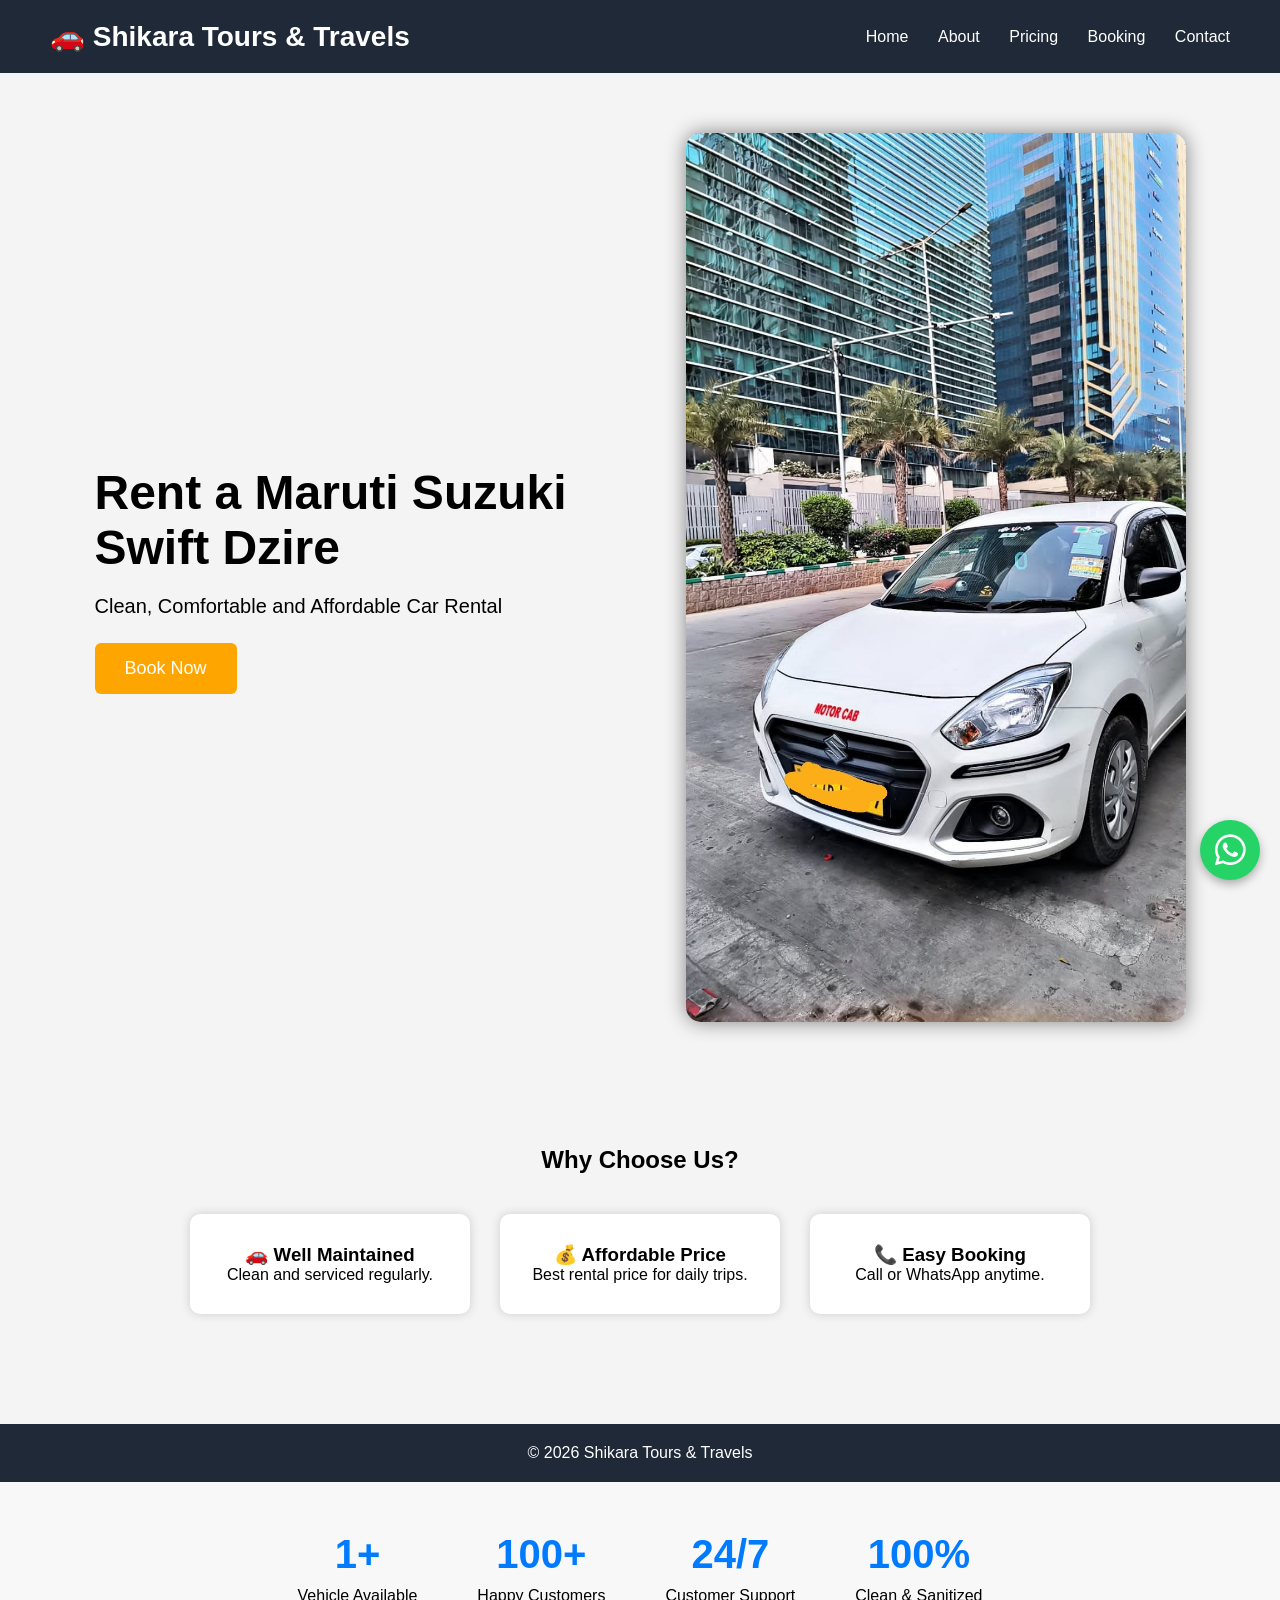
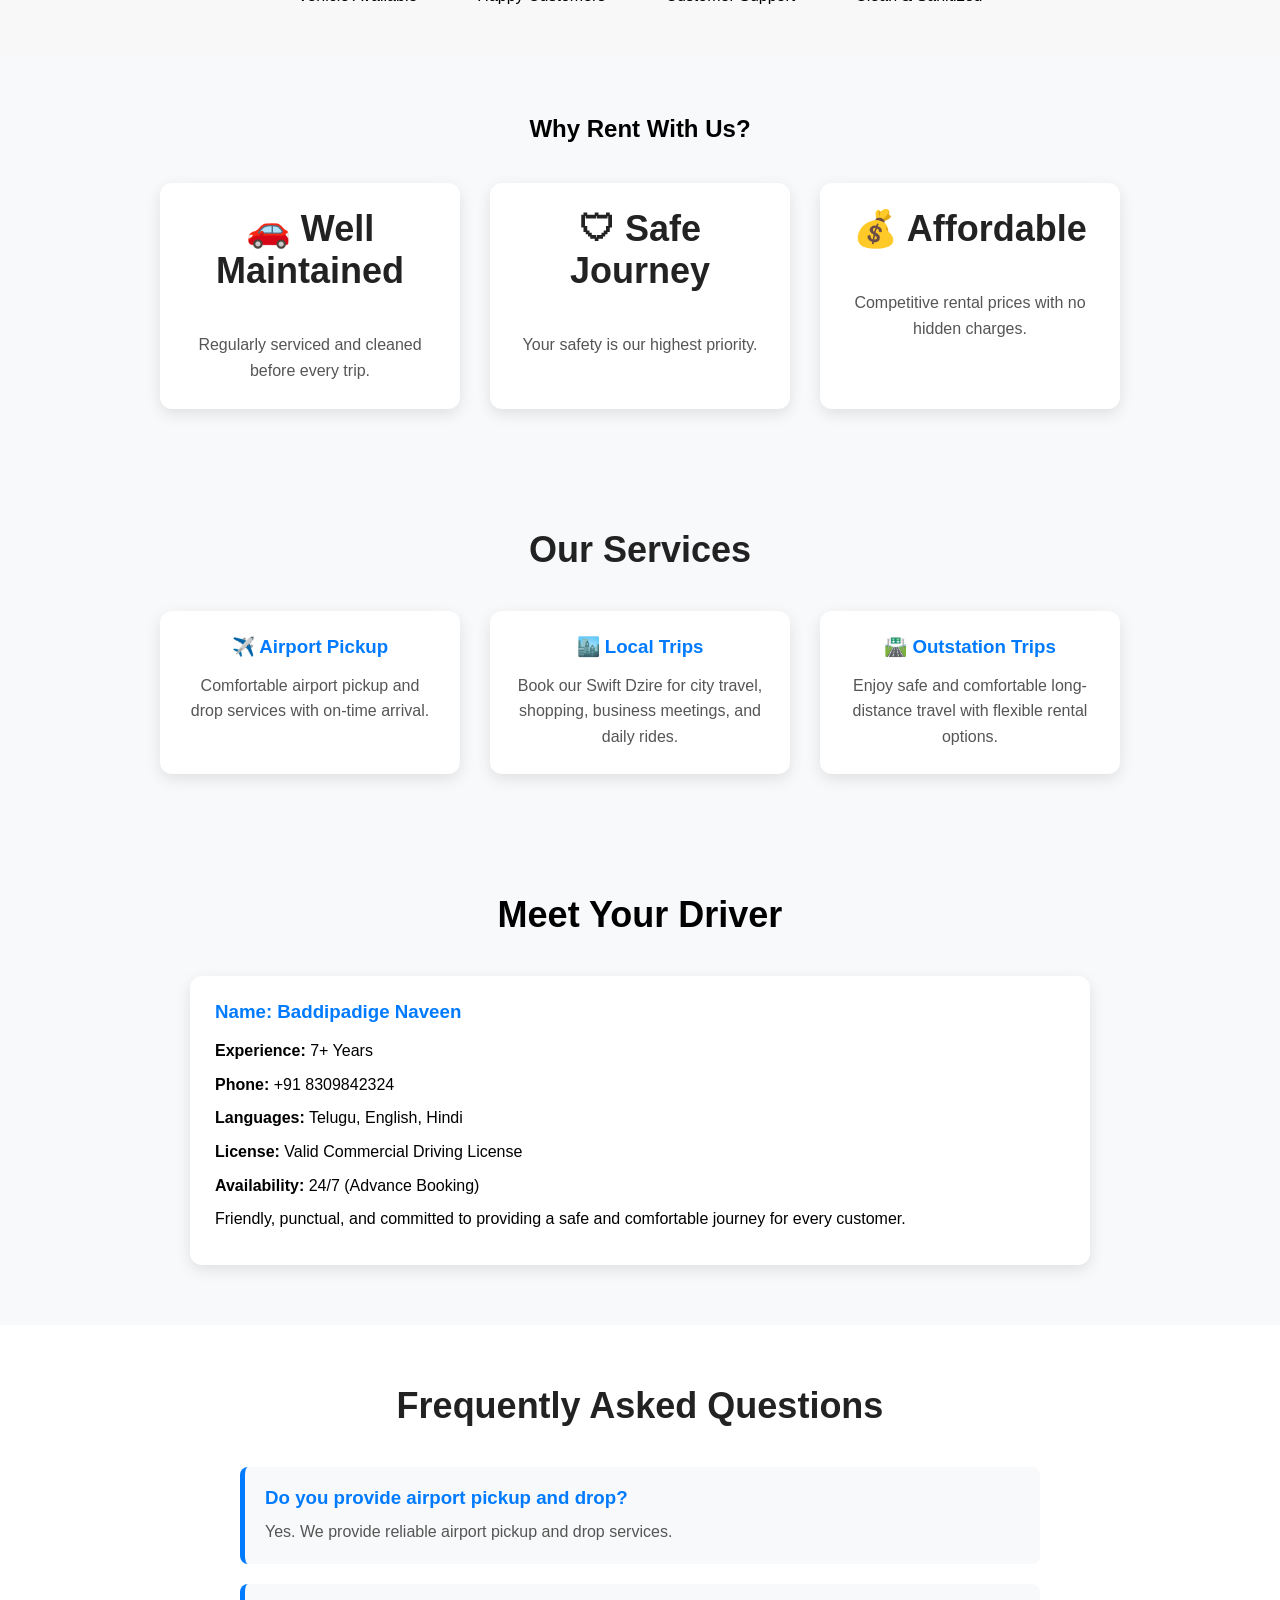
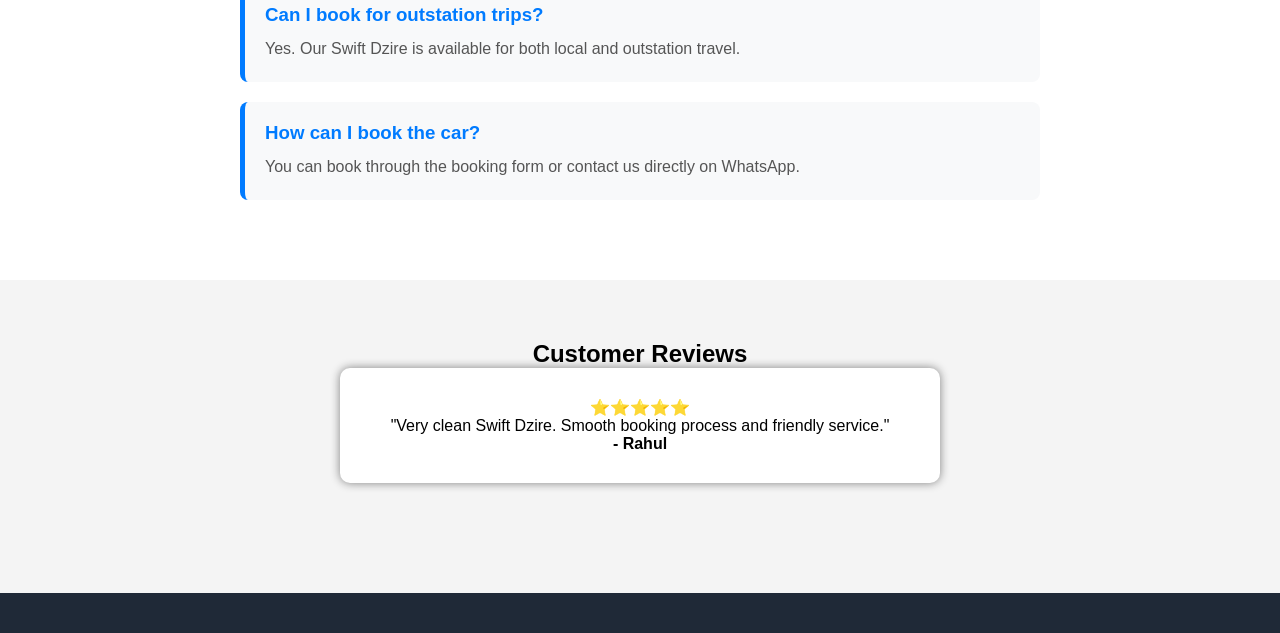
==== index.html @ 38e6b77d "Intial commit" ====
<!DOCTYPE html>
<html lang="en">
<head>
    <meta charset="UTF-8">
    <meta name="viewport" content="width=device-width, initial-scale=1.0">
    <title>Shikara Tours & Travels</title>
    <link rel="stylesheet" href="https://cdnjs.cloudflare.com/ajax/libs/font-awesome/6.6.0/css/all.min.css">
    <a href="#" class="whatsapp" onclick="openWhatsApp()">
    <i class="fab fa-whatsapp"></i>
</a>
    <link rel="stylesheet" href="css/style.css">
</head>
<body>

<header>
    <div class="logo">🚗 Shikara Tours & Travels</div>

    <nav>
        <a href="#">Home</a>
        <a href="about.html">About</a>
        <a href="pricing.html">Pricing</a>
        <a href="booking.html">Booking</a>
        <a href="contact.html">Contact</a>
    </nav>
</header>

<section class="hero">

    <div class="hero-text">
        <h1>Rent a Maruti Suzuki Swift Dzire</h1>

        <p>
            Clean, Comfortable and Affordable Car Rental
        </p>

        <a href="booking.html" class="btn">Book Now</a>

    </div>

    <div class="hero-image">

        <img src="images/dzire.jpg" alt="Swift Dzire">

    </div>

</section>

<section class="features">

<h2>Why Choose Us?</h2>

<div class="cards">

<div class="card">
<h3>🚗 Well Maintained</h3>
<p>Clean and serviced regularly.</p>
</div>

<div class="card">
<h3>💰 Affordable Price</h3>
<p>Best rental price for daily trips.</p>
</div>

<div class="card">
<h3>📞 Easy Booking</h3>
<p>Call or WhatsApp anytime.</p>
</div>

</div>

</section>

<footer>

<p>© 2026 Shikara Tours & Travels</p>

</footer><!-- Statistics -->

<section class="stats">

<div class="stat">

<h2>1+</h2>

<p>Vehicle Available</p>

</div>

<div class="stat">

<h2>100+</h2>

<p>Happy Customers</p>

</div>

<div class="stat">

<h2>24/7</h2>

<p>Customer Support</p>

</div>

<div class="stat">

<h2>100%</h2>

<p>Clean & Sanitized</p>

</div>

</section>

<!-- Features -->

<section class="services">

<h1>Why Rent With Us?</h1>

<div class="service-container">

<div class="service-card">

<h2>🚗 Well Maintained</h2>

<p>Regularly serviced and cleaned before every trip.</p>

</div>

<div class="service-card">

<h2>🛡 Safe Journey</h2>

<p>Your safety is our highest priority.</p>

</div>

<div class="service-card">

<h2>💰 Affordable</h2>

<p>Competitive rental prices with no hidden charges.</p>

</div>

</div>

</section>
<!-- Services -->

<section class="services">

    <h2>Our Services</h2>

    <div class="service-container">

        <div class="service-card">
            <h3>✈️ Airport Pickup</h3>
            <p>
                Comfortable airport pickup and drop services with on-time arrival.
            </p>
        </div>

        <div class="service-card">
            <h3>🏙️ Local Trips</h3>
            <p>
                Book our Swift Dzire for city travel, shopping, business meetings, and daily rides.
            </p>
        </div>

        <div class="service-card">
            <h3>🛣️ Outstation Trips</h3>
            <p>
                Enjoy safe and comfortable long-distance travel with flexible rental options.
            </p>
        </div>

    </div>

</section>
<!-- Driver Information -->

<section class="driver">

    <h2>Meet Your Driver</h2>

    <div class="driver-card">

        <div class="driver-details">

            <h3>Name: Baddipadige Naveen</h3>

            <p><strong>Experience:</strong> 7+ Years</p>

            <p><strong>Phone:</strong> +91 8309842324</p>

            <p><strong>Languages:</strong> Telugu, English, Hindi</p>

            <p><strong>License:</strong> Valid Commercial Driving License</p>

            <p><strong>Availability:</strong> 24/7 (Advance Booking)</p>

            <p>
                Friendly, punctual, and committed to providing a safe and comfortable journey for every customer.
            </p>

        </div>

    </div>

</section>
<!-- FAQ -->

<section class="faq">

    <h2>Frequently Asked Questions</h2>

    <div class="faq-item">
        <h3>Do you provide airport pickup and drop?</h3>
        <p>Yes. We provide reliable airport pickup and drop services.</p>
    </div>

    <div class="faq-item">
        <h3>Can I book for outstation trips?</h3>
        <p>Yes. Our Swift Dzire is available for both local and outstation travel.</p>
    </div>

    <div class="faq-item">
        <h3>How can I book the car?</h3>
        <p>You can book through the booking form or contact us directly on WhatsApp.</p>
    </div>

</section>

<!-- Reviews -->

<section class="reviews">

<h1>Customer Reviews</h1>

<div class="review-card">

⭐⭐⭐⭐⭐

<p>

"Very clean Swift Dzire. Smooth booking process and friendly service."

</p>

<h4>- Rahul</h4>

</div>

</section>

<footer>

<p>

</footer>

<script>
function openWhatsApp() {
    const message = "Hello Shikara Tours & Travels, I am interested in booking your Swift Dzire.";
    const url = "https://wa.me/918309842324?text=" + encodeURIComponent(message);
    window.open(url, "_blank");
}
</script>

</body>
</html>
---- css/style.css ----
*{
    margin:0;
    padding:0;
    box-sizing:border-box;
    font-family:Arial,sans-serif;
}

body{
    background:#f4f4f4;
}

/* Header */

header{

    display:flex;
    justify-content:space-between;
    align-items:center;

    background:#1f2937;

    color:white;

    padding:20px 50px;
}

.logo{

    font-size:28px;
    font-weight:bold;

}

nav a{

    color:white;
    text-decoration:none;
    margin-left:25px;

}

nav a:hover{

    color:orange;

}

/* Hero */

.hero{

    display:flex;

    justify-content:space-around;

    align-items:center;

    padding:60px;

}

.hero-text{

    width:45%;

}

.hero-text h1{

    font-size:48px;

    margin-bottom:20px;

}

.hero-text p{

    font-size:20px;

    margin-bottom:25px;

}

.hero-text button{

    background:orange;

    color:white;

    border:none;

    padding:15px 30px;

    font-size:18px;

    cursor:pointer;

    border-radius:6px;

}

.hero-text button:hover{

    background:darkorange;

}

.hero-image img{

    width:500px;

    border-radius:15px;

    box-shadow:0 0 20px gray;

}

/* Features */

.features{

    padding:60px;

    text-align:center;

}

.cards{

    display:flex;

    justify-content:center;

    gap:30px;

    margin-top:40px;

}

.card{

    width:280px;

    background:white;

    padding:30px;

    border-radius:10px;

    box-shadow:0 0 10px #ccc;

}

.card:hover{

    transform:translateY(-8px);

    transition:.3s;

}

/* Footer */

footer{

    background:#1f2937;

    color:white;

    text-align:center;

    padding:20px;

    margin-top:50px;

}
.btn{
    display:inline-block;
    background:orange;
    color:white;
    text-decoration:none;
    padding:15px 30px;
    border-radius:6px;
    font-size:18px;
}

.btn:hover{
    background:darkorange;
}

.booking{
    width:450px;
    margin:50px auto;
    background:white;
    padding:30px;
    border-radius:10px;
    box-shadow:0 0 10px gray;
}

.booking h2{
    text-align:center;
    margin-bottom:20px;
}

.booking input,
.booking textarea{
    width:100%;
    padding:12px;
    margin:10px 0;
    border:1px solid #ccc;
    border-radius:5px;
}

.booking button{
    width:100%;
    background:#007BFF;
    color:white;
    border:none;
    padding:15px;
    cursor:pointer;
    border-radius:5px;
}

.booking button:hover{
    background:#0056b3;
}
.about-car{
    display:flex;
    justify-content:center;
    align-items:center;
    gap:50px;
    padding:60px;
    flex-wrap:wrap;
}

.about-car img{
    width:450px;
    border-radius:12px;
    box-shadow:0 0 15px rgba(0,0,0,0.2);
}

.car-details{
    max-width:500px;
}

.car-details h1{
    margin-bottom:20px;
}

.car-details p{
    margin-bottom:20px;
    line-height:1.7;
}

.car-details table{
    width:100%;
    border-collapse:collapse;
    margin-bottom:25px;
}

.car-details table td{
    border:1px solid #ddd;
    padding:12px;
}
.pricing{
    padding:60px;
    text-align:center;
}

.price-card{
    width:600px;
    max-width:95%;
    margin:30px auto;
    background:white;
    padding:30px;
    border-radius:10px;
    box-shadow:0 0 10px rgba(0,0,0,0.2);
}

.price-card table{
    width:100%;
    border-collapse:collapse;
    margin:20px 0;
}

.price-card td{
    border:1px solid #ddd;
    padding:15px;
    text-align:left;
}

.price-card tr:nth-child(even){
    background:#f8f8f8;
}

.price-card h2{
    color:#007BFF;
    margin-bottom:20px;
}.pricing{
    padding:60px;
    text-align:center;
}

.price-card{
    width:600px;
    max-width:95%;
    margin:30px auto;
    background:white;
    padding:30px;
    border-radius:10px;
    box-shadow:0 0 10px rgba(0,0,0,0.2);
}

.price-card table{
    width:100%;
    border-collapse:collapse;
    margin:20px 0;
}

.price-card td{
    border:1px solid #ddd;
    padding:15px;
    text-align:left;
}

.price-card tr:nth-child(even){
    background:#f8f8f8;
}

.price-card h2{
    color:#007BFF;
    margin-bottom:20px;
}.pricing{
    padding:60px;
    text-align:center;
}

/* Statistics */

.stats{

display:flex;

justify-content:center;

gap:60px;

padding:50px;

background:#f8f8f8;

text-align:center;

flex-wrap:wrap;

}

.stat h2{

font-size:40px;

color:#007BFF;

}

.stat p{

margin-top:10px;

}

/* Services */

.services{

padding:60px;

text-align:center;

}

.service-container{

display:flex;

justify-content:center;

gap:30px;

margin-top:40px;

flex-wrap:wrap;

}

.service-card{

width:300px;

background:white;

padding:25px;

border-radius:10px;

box-shadow:0 0 10px rgba(0,0,0,.2);

}

.service-card:hover{

transform:translateY(-8px);

transition:.3s;

}

/* Reviews */

.reviews{

padding:60px;

text-align:center;

background:#f4f4f4;

}

.review-card{

max-width:600px;

margin:auto;

background:white;

padding:30px;

border-radius:10px;

box-shadow:0 0 10px gray;

}
.success{
    max-width:700px;
    margin:80px auto;
    text-align:center;
    background:white;
    padding:40px;
    border-radius:10px;
    box-shadow:0 0 10px rgba(0,0,0,.2);
}

.success h1{
    color:green;
    margin-bottom:20px;
}

.success p{
    font-size:18px;
    margin:15px 0;
}
.contact{
    padding:60px 20px;
    text-align:center;
}

.contact-box{
    max-width:600px;
    margin:30px auto;
    background:white;
    padding:30px;
    border-radius:10px;
    box-shadow:0 0 10px rgba(0,0,0,0.2);
}

.contact-box h2{
    margin-bottom:20px;
}

.contact-box p{
    margin:15px 0;
    font-size:18px;
}
/* ===========================
   Floating WhatsApp Button
=========================== */

.whatsapp{
    position: fixed;
    bottom: 20px;
    right: 20px;
    width: 60px;
    height: 60px;
    background: #25D366;
    color: white;
    border-radius: 50%;
    display: flex;
    justify-content: center;
    align-items: center;
    font-size: 35px;
    text-decoration: none;
    box-shadow: 0 4px 10px rgba(0,0,0,0.3);
    z-index: 999;
    transition: 0.3s;
}

.whatsapp:hover{
    transform: scale(1.1);
    background: #1EBE5D;
}
/* =========================
   Services Section
========================= */

.services{
    padding:60px 40px;
    background:#f8f9fa;
    text-align:center;
}

.services h2{
    font-size:36px;
    margin-bottom:40px;
    color:#222;
}

.service-container{
    display:flex;
    justify-content:center;
    gap:30px;
    flex-wrap:wrap;
}

.service-card{
    width:300px;
    background:white;
    padding:25px;
    border-radius:12px;
    box-shadow:0 5px 15px rgba(0,0,0,0.1);
    transition:0.3s;
}

.service-card:hover{
    transform:translateY(-8px);
}

.service-card h3{
    color:#007BFF;
    margin-bottom:15px;
}

.service-card p{
    color:#555;
    line-height:1.6;
}
/* =========================
   FAQ Section
========================= */

.faq{
    padding:60px 40px;
    background:white;
}

.faq h2{
    text-align:center;
    margin-bottom:40px;
    font-size:36px;
    color:#222;
}

.faq-item{
    max-width:800px;
    margin:20px auto;
    background:#f8f9fa;
    padding:20px;
    border-left:5px solid #007BFF;
    border-radius:8px;
}

.faq-item h3{
    margin-bottom:10px;
    color:#007BFF;
}

.faq-item p{
    color:#555;
    line-height:1.6;
}
/* Driver Section */

.driver{
    padding:60px 40px;
    background:#f8f9fa;
}

.driver h2{
    text-align:center;
    margin-bottom:40px;
    font-size:36px;
}

.driver-card{
    max-width:900px;
    margin:auto;
    display:flex;
    align-items:center;
    gap:30px;
    background:#fff;
    padding:25px;
    border-radius:12px;
    box-shadow:0 5px 15px rgba(0,0,0,0.1);
    flex-wrap:wrap;
}

.driver-card img{
    width:220px;
    height:220px;
    object-fit:cover;
    border-radius:50%;
    border:4px solid #007BFF;
}

.driver-details{
    flex:1;
}

.driver-details h3{
    color:#007BFF;
    margin-bottom:15px;
}

.driver-details p{
    margin:8px 0;
    line-height:1.6;
}
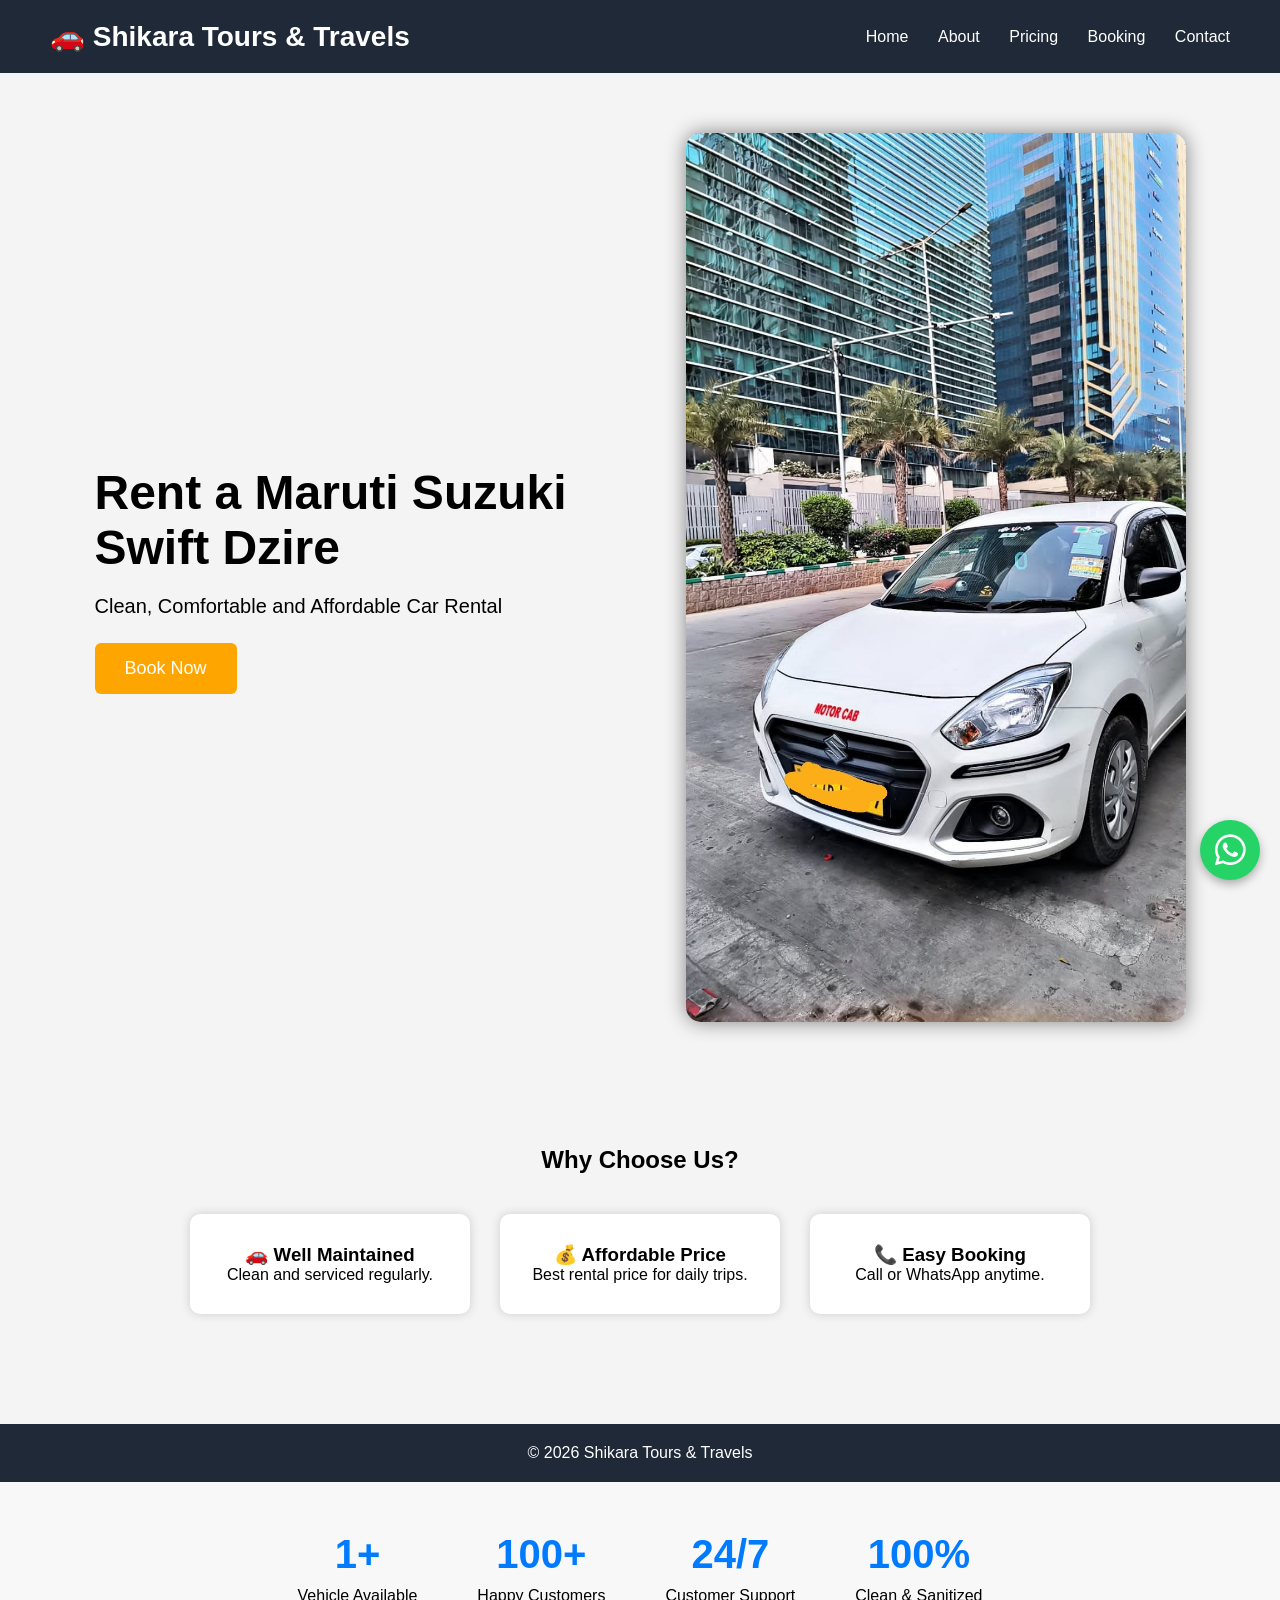
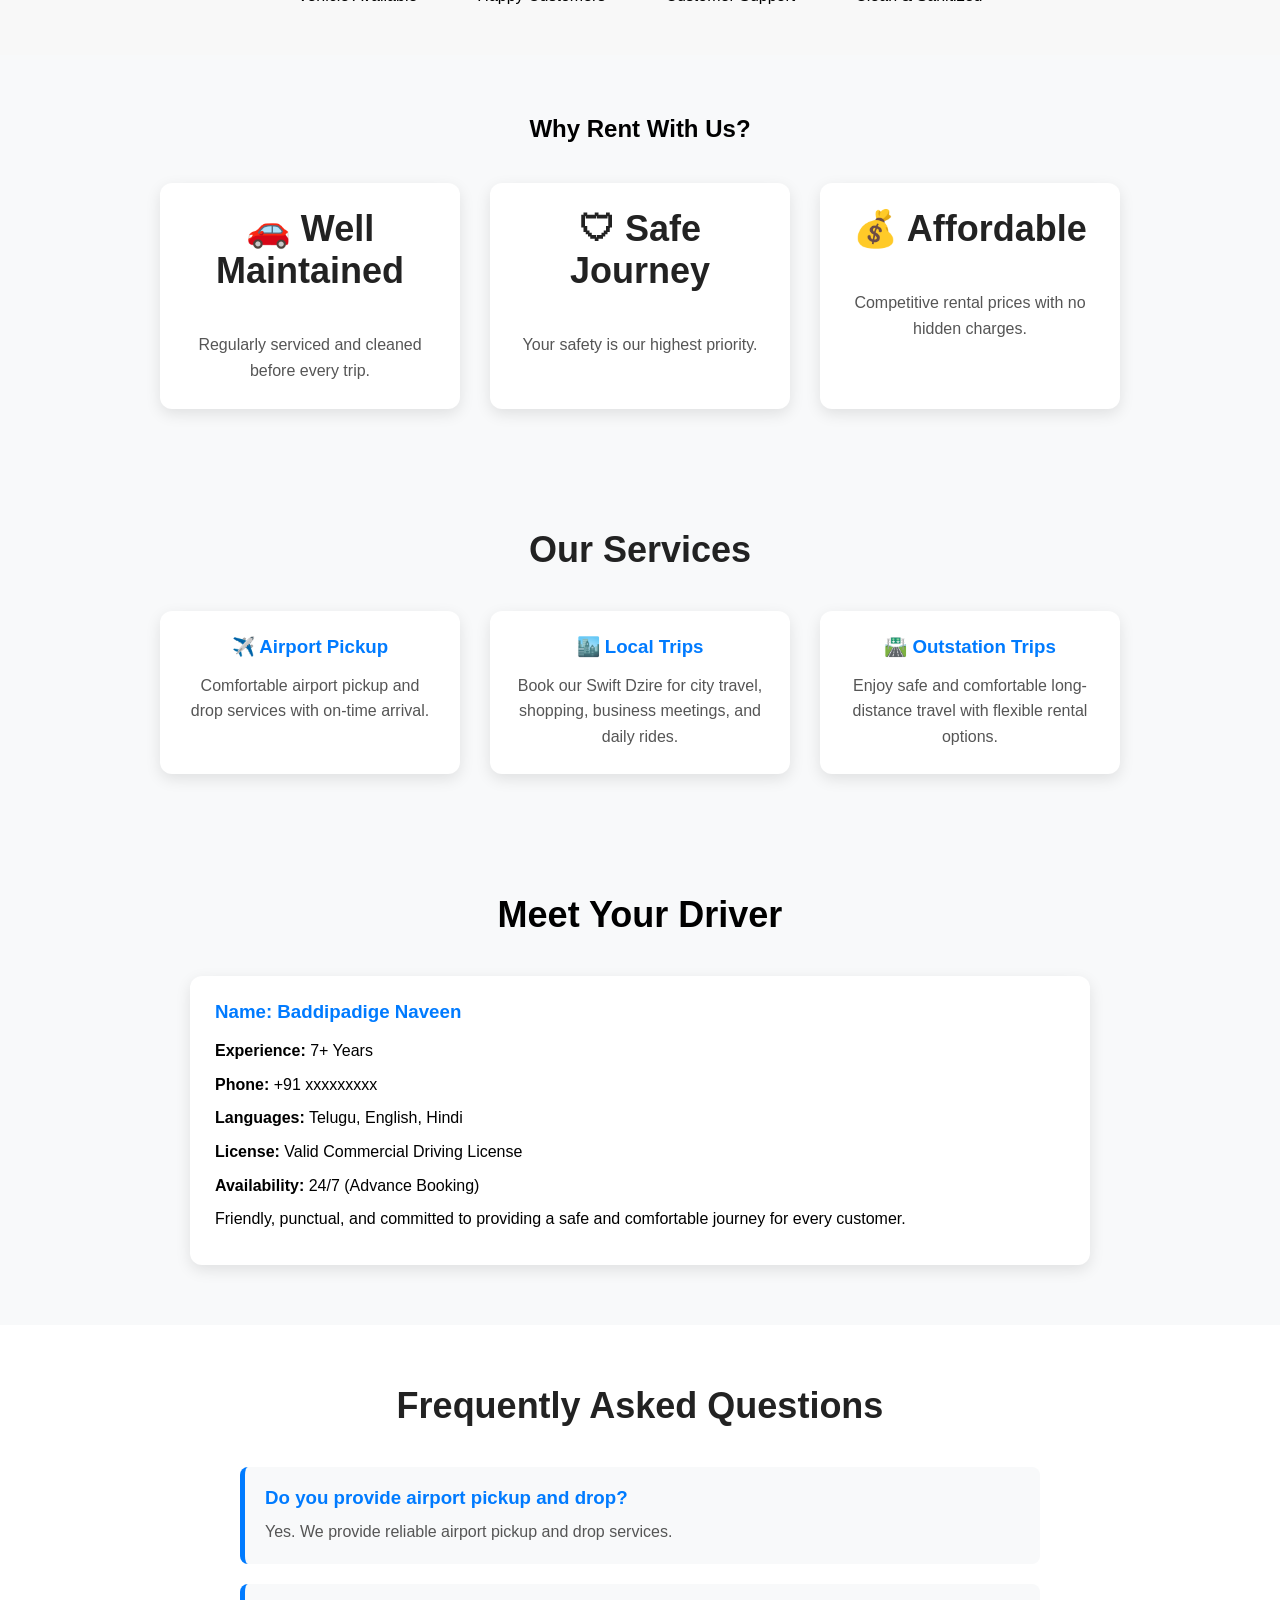
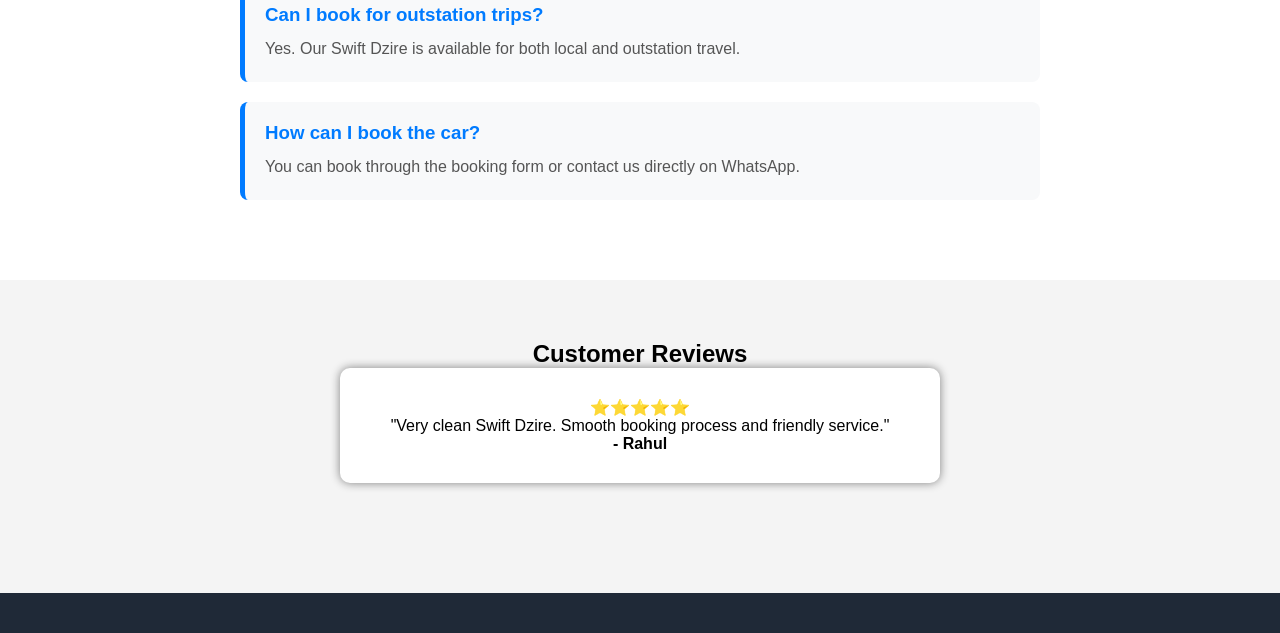
==== commit 21e57aad: "Obscure phone number for privacy" ====
--- a/index.html
+++ b/index.html
@@ -193,7 +193,7 @@
 
             <p><strong>Experience:</strong> 7+ Years</p>
 
-            <p><strong>Phone:</strong> +91 8309842324</p>
+            <p><strong>Phone:</strong> +91 xxxxxxxxx</p>
 
             <p><strong>Languages:</strong> Telugu, English, Hindi</p>
 
@@ -264,10 +264,10 @@
 <script>
 function openWhatsApp() {
     const message = "Hello Shikara Tours & Travels, I am interested in booking your Swift Dzire.";
-    const url = "https://wa.me/918309842324?text=" + encodeURIComponent(message);
+    const url = "https://wa.me/91xxxxxxxxx?text=" + encodeURIComponent(message);
     window.open(url, "_blank");
 }
 </script>
 
 </body>
-</html>+</html>
